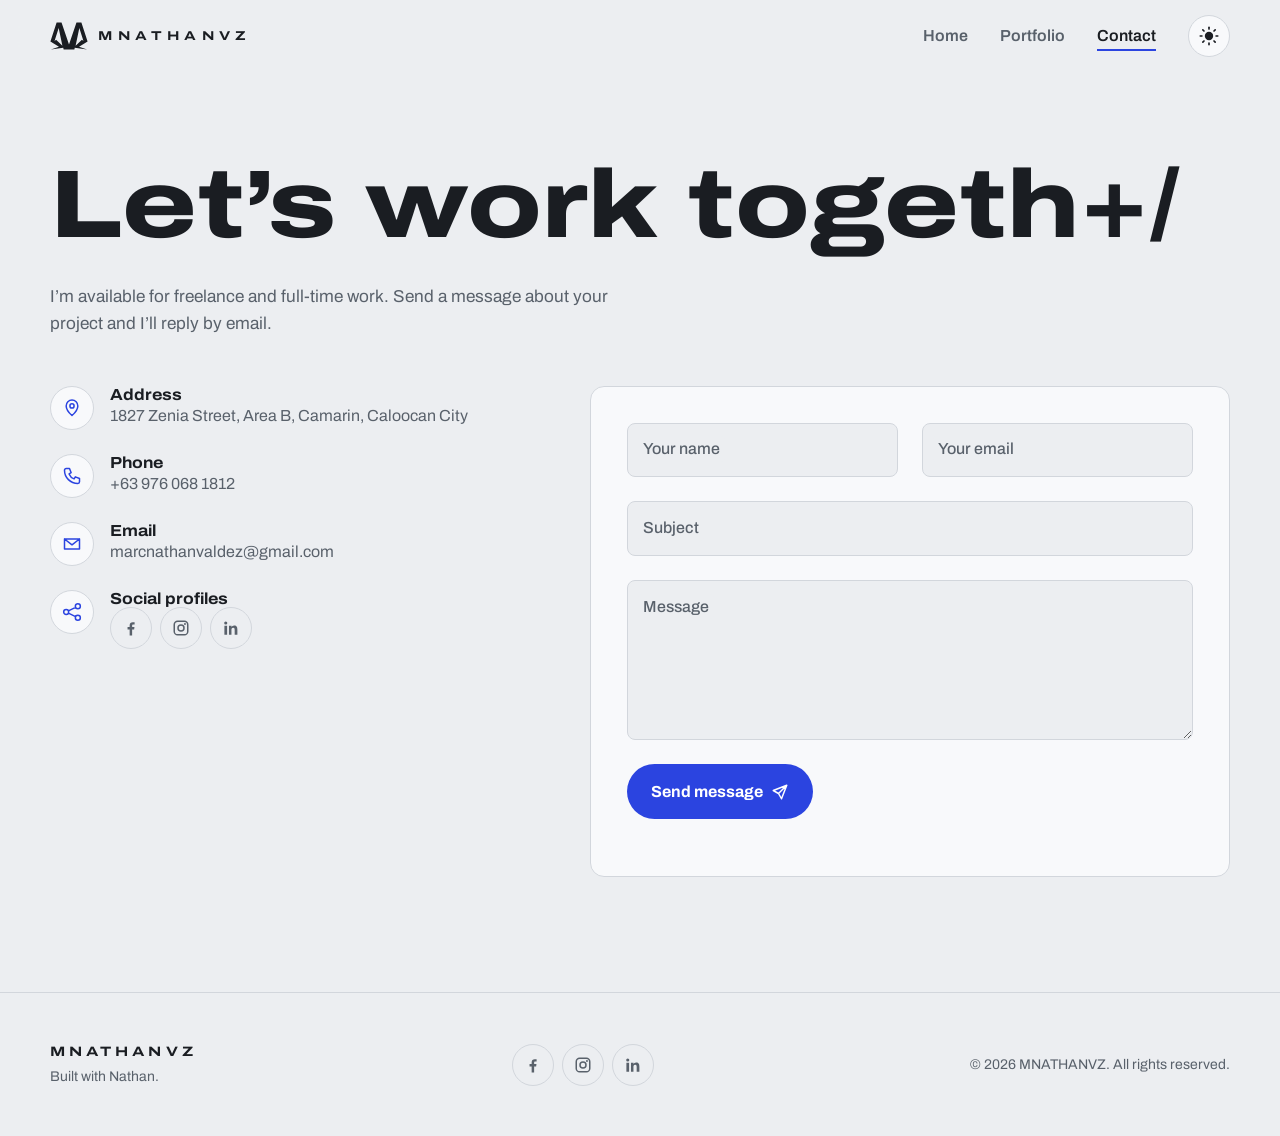
==== contact.html @ 58595f52 "Add files via upload" ====
<!DOCTYPE html>
<html lang="en">
<head>
  <meta charset="UTF-8">
  <meta name="viewport" content="width=device-width, initial-scale=1, viewport-fit=cover">
  <title>Contact — MNATHANVZ</title>
  <meta name="description" content="Get in touch with Marc Nathaniel Valdez for freelance or full-time work.">
  <link rel="icon" href="assets/images/logo/logo.svg" type="image/svg+xml">

  <!-- Fonts: Archivo (its wide style matches the logo) + JetBrains Mono (code) -->
  <link rel="preconnect" href="https://fonts.googleapis.com">
  <link rel="preconnect" href="https://fonts.gstatic.com" crossorigin>
  <link href="https://fonts.googleapis.com/css2?family=Archivo:wdth,wght@62..125,100..900&family=JetBrains+Mono:wght@400;600&display=swap" rel="stylesheet">

  <link rel="stylesheet" href="css/style.css">

  <!-- Set the saved theme before the page paints (prevents a white flash) -->
  <script>
    (function () {
      try {
        var saved = localStorage.getItem("theme");
        var dark = window.matchMedia("(prefers-color-scheme: dark)").matches;
        document.documentElement.dataset.theme = saved || (dark ? "dark" : "light");
      } catch (e) {}
    })();
  </script>
</head>
<body>

  <!-- Scroll progress bar (width set by js/animations.js) -->
  <div class="scroll-progress" aria-hidden="true"></div>

  <!-- ========== HEADER ========== -->
  <header class="site-header">
    <div class="container">
      <a class="brand" href="index.html" aria-label="MNATHANVZ home">
        <svg viewBox="8 13 184 136" aria-hidden="true"><path fill-rule="evenodd" d="M40 15.5H63.75L100 122.5L136.25 15.5H160L190 107.5L148.75 132.5L187.5 146.25L128 138L126 146.25H74L72 138L12.5 146.25L51.25 132.5L10 107.5Z M50 42.5L30 105L37.5 98.75L68 128Z M150 42.5L170 105L162.5 98.75L132 128Z"/></svg>
        <span class="brand-name">MNATHANVZ</span>
      </a>

      <nav class="nav" aria-label="Main">
        <ul>
          <li><a href="index.html">Home</a></li>
          <li><a href="portfolio.html">Portfolio</a></li>
          <li><a href="contact.html" aria-current="page">Contact</a></li>
        </ul>

        <button class="theme-toggle" type="button" aria-label="Switch to dark mode">
          <svg viewBox="0 0 24 24" aria-hidden="true">
            <mask id="moon-mask">
              <rect x="-4" y="-4" width="32" height="32" fill="white"/>
              <circle class="bite" cx="17" cy="7" r="5" fill="black"/>
            </mask>
            <circle class="sun" cx="12" cy="12" r="5" mask="url(#moon-mask)"/>
            <g class="rays">
              <line x1="12" y1="1.5" x2="12" y2="3.5"/>
              <line x1="12" y1="20.5" x2="12" y2="22.5"/>
              <line x1="1.5" y1="12" x2="3.5" y2="12"/>
              <line x1="20.5" y1="12" x2="22.5" y2="12"/>
              <line x1="4.6" y1="4.6" x2="6" y2="6"/>
              <line x1="18" y1="18" x2="19.4" y2="19.4"/>
              <line x1="4.6" y1="19.4" x2="6" y2="18"/>
              <line x1="18" y1="6" x2="19.4" y2="4.6"/>
            </g>
          </svg>
        </button>
      </nav>
    </div>
  </header>

  <main>
    <section class="page-head">
      <div class="container">
        <h1 class="load-in" style="--d:0" data-scramble>Let’s work together</h1>
        <p class="load-in" style="--d:1">I’m available for freelance and full-time work. Send a message about your project and I’ll reply by email.</p>
      </div>
    </section>

    <section class="container contact-grid">
      <ul class="contact-list reveal stagger">
        <li>
          <span class="contact-icon"><svg viewBox="0 0 24 24" aria-hidden="true"><path d="M12 21s-7-6.2-7-11.5a7 7 0 0 1 14 0C19 14.8 12 21 12 21zm0-9a2.5 2.5 0 1 0 0-5 2.5 2.5 0 0 0 0 5z"/></svg></span>
          <div><h2>Address</h2><p>1827 Zenia Street, Area B, Camarin, Caloocan City</p></div>
        </li>
        <li>
          <span class="contact-icon"><svg viewBox="0 0 24 24" aria-hidden="true"><path d="M5 3h4l2 5-2.5 1.5a11 11 0 0 0 6 6L16 13l5 2v4a2 2 0 0 1-2 2A16 16 0 0 1 3 5a2 2 0 0 1 2-2z"/></svg></span>
          <div><h2>Phone</h2><a href="tel:+639760681812">+63 976 068 1812</a></div>
        </li>
        <li>
          <span class="contact-icon"><svg viewBox="0 0 24 24" aria-hidden="true"><path d="M3 6h18v12H3zm0 0 9 7 9-7"/></svg></span>
          <div><h2>Email</h2><a href="mailto:marcnathanvaldez@gmail.com">marcnathanvaldez@gmail.com</a></div>
        </li>
        <li>
          <span class="contact-icon"><svg viewBox="0 0 24 24" aria-hidden="true"><path d="M8 12a3 3 0 1 1-6 0 3 3 0 0 1 6 0zm14-7a3 3 0 1 1-6 0 3 3 0 0 1 6 0zm0 14a3 3 0 1 1-6 0 3 3 0 0 1 6 0zM7.7 10.6l8.6-4.2m-8.6 7 8.6 4.2"/></svg></span>
          <div>
            <h2>Social profiles</h2>
            <ul class="socials">
            <li><a href="https://www.facebook.com/mnathanvz" target="_blank" rel="noopener" aria-label="Facebook"><svg viewBox="0 0 24 24" aria-hidden="true"><path d="M13.5 22v-8h2.7l.4-3.2h-3.1V8.8c0-.9.3-1.6 1.6-1.6h1.7V4.4c-.3 0-1.3-.1-2.5-.1-2.5 0-4.1 1.5-4.1 4.2v2.3H7.4V14h2.8v8z"/></svg></a></li>
            <li><a href="https://www.instagram.com/mnathanvz/" target="_blank" rel="noopener" aria-label="Instagram"><svg viewBox="0 0 24 24" aria-hidden="true"><path fill-rule="evenodd" d="M7.5 2h9A5.5 5.5 0 0 1 22 7.5v9a5.5 5.5 0 0 1-5.5 5.5h-9A5.5 5.5 0 0 1 2 16.5v-9A5.5 5.5 0 0 1 7.5 2zm0 2A3.5 3.5 0 0 0 4 7.5v9A3.5 3.5 0 0 0 7.5 20h9a3.5 3.5 0 0 0 3.5-3.5v-9A3.5 3.5 0 0 0 16.5 4zM12 7a5 5 0 1 1 0 10 5 5 0 0 1 0-10zm0 2a3 3 0 1 0 0 6 3 3 0 0 0 0-6zm5.3-3.6a1.3 1.3 0 1 1 0 2.6 1.3 1.3 0 0 1 0-2.6z"/></svg></a></li>
            <li><a href="https://www.linkedin.com/in/marc-nathaniel-valdez-0933aa271/" target="_blank" rel="noopener" aria-label="LinkedIn"><svg viewBox="0 0 24 24" aria-hidden="true"><path d="M5 3.2a2.1 2.1 0 1 1 0 4.2 2.1 2.1 0 0 1 0-4.2zM3.2 9h3.6v12H3.2zM9.3 9h3.4v1.6h.1c.5-.9 1.6-1.9 3.4-1.9 3.6 0 4.3 2.4 4.3 5.5V21h-3.6v-6c0-1.4 0-3.3-2-3.3s-2.3 1.6-2.3 3.2V21H9.3z"/></svg></a></li>
          </ul>
          </div>
        </li>
      </ul>

      <!-- Form logic is in js/contact.js -->
      <form class="contact-form reveal" id="contact-form" novalidate>
        <div class="form-row">
          <div class="field float">
            <input id="name" name="name" type="text" autocomplete="name" placeholder=" " required>
            <label for="name">Your name</label>
          </div>
          <div class="field float">
            <input id="email" name="email" type="email" autocomplete="email" placeholder=" " required>
            <label for="email">Your email</label>
          </div>
        </div>
        <div class="field float">
            <input id="subject" name="subject" type="text" placeholder=" " required>
            <label for="subject">Subject</label>
        </div>
        <div class="field float">
            <textarea id="message" name="message" placeholder=" " required></textarea>
            <label for="message">Message</label>
        </div>
        <div>
          <button class="btn btn-primary btn-send" type="submit">
            <span>Send message</span>
            <svg class="plane" viewBox="0 0 24 24" fill="none" stroke="currentColor" stroke-width="2" stroke-linecap="round" stroke-linejoin="round" aria-hidden="true"><path d="M21 3 10 14M21 3l-7 18-4-7-7-4z"/></svg>
          </button>
          <p class="form-status" id="form-status" role="status" aria-live="polite"></p>
        </div>
      </form>
    </section>
  </main>

  <!-- ========== FOOTER ========== -->
  <footer class="site-footer">
    <div class="container">
      <div class="footer-brand">
        <strong>MNATHANVZ</strong>
        <span>Built with Nathan.</span>
      </div>
      <ul class="socials">
            <li><a href="https://www.facebook.com/mnathanvz" target="_blank" rel="noopener" aria-label="Facebook"><svg viewBox="0 0 24 24" aria-hidden="true"><path d="M13.5 22v-8h2.7l.4-3.2h-3.1V8.8c0-.9.3-1.6 1.6-1.6h1.7V4.4c-.3 0-1.3-.1-2.5-.1-2.5 0-4.1 1.5-4.1 4.2v2.3H7.4V14h2.8v8z"/></svg></a></li>
            <li><a href="https://www.instagram.com/mnathanvz/" target="_blank" rel="noopener" aria-label="Instagram"><svg viewBox="0 0 24 24" aria-hidden="true"><path fill-rule="evenodd" d="M7.5 2h9A5.5 5.5 0 0 1 22 7.5v9a5.5 5.5 0 0 1-5.5 5.5h-9A5.5 5.5 0 0 1 2 16.5v-9A5.5 5.5 0 0 1 7.5 2zm0 2A3.5 3.5 0 0 0 4 7.5v9A3.5 3.5 0 0 0 7.5 20h9a3.5 3.5 0 0 0 3.5-3.5v-9A3.5 3.5 0 0 0 16.5 4zM12 7a5 5 0 1 1 0 10 5 5 0 0 1 0-10zm0 2a3 3 0 1 0 0 6 3 3 0 0 0 0-6zm5.3-3.6a1.3 1.3 0 1 1 0 2.6 1.3 1.3 0 0 1 0-2.6z"/></svg></a></li>
            <li><a href="https://www.linkedin.com/in/marc-nathaniel-valdez-0933aa271/" target="_blank" rel="noopener" aria-label="LinkedIn"><svg viewBox="0 0 24 24" aria-hidden="true"><path d="M5 3.2a2.1 2.1 0 1 1 0 4.2 2.1 2.1 0 0 1 0-4.2zM3.2 9h3.6v12H3.2zM9.3 9h3.4v1.6h.1c.5-.9 1.6-1.9 3.4-1.9 3.6 0 4.3 2.4 4.3 5.5V21h-3.6v-6c0-1.4 0-3.3-2-3.3s-2.3 1.6-2.3 3.2V21H9.3z"/></svg></a></li>
          </ul>
      <p class="copyright">&copy; <span data-year></span> MNATHANVZ. All rights reserved.</p>
    </div>
  </footer>

  <!-- Back to top (appears after scrolling) -->
  <button class="back-to-top" type="button" aria-label="Back to top">
    <svg viewBox="0 0 24 24" aria-hidden="true"><path d="M12 19V5m0 0-6 6m6-6 6 6"/></svg>
  </button>

  <script src="js/main.js"></script>
  <script src="js/animations.js"></script>
  <script src="js/file-check.js"></script>
  <script src="js/contact.js"></script>
</body>
</html>
---- css/style.css ----
/* =================================================================
   MNATHANVZ — main stylesheet
   -----------------------------------------------------------------
   1. Design tokens (colors, fonts, spacing) — edit these first
   2. Base / reset
   3. Layout helpers
   4. Header + navigation
   5. Theme toggle
   6. Buttons + links
   7. Home: hero
   8. Home: about, tools, certifications
   9. Portfolio page
   10. Lightbox
   11. Contact page
   12. Footer
   13. Animations
   14. Programming effects (code rain + code editor)
   15. Extra animations (page transitions, scroll bar, tilt, ripple…)
   ================================================================= */


/* ---------- 1. Design tokens ---------- */
:root {
  /* Light theme */
  --bg: #eceef1;
  --surface: #f8f9fb;
  --ink: #1a1d22;
  --muted: #59616b;
  --line: #d2d6dc;
  --accent: #2b44e0;
  --accent-ink: #ffffff;
  --logo: #1a1d22;
  --shadow: 0 18px 40px -24px rgba(26, 29, 34, 0.35);

  /* Type */
  --font: "Archivo", "Helvetica Neue", Arial, sans-serif;
  --font-code: "JetBrains Mono", "SFMono-Regular", Consolas, monospace;
  --step--1: 0.875rem;
  --step-0: 1rem;
  --step-1: 1.25rem;
  --step-2: 1.6rem;
  --step-3: clamp(2rem, 4vw, 2.75rem);
  --step-4: clamp(2.6rem, 7.5vw, 6rem);

  /* Spacing + shape */
  --space-s: 0.75rem;
  --space-m: 1.5rem;
  --space-l: 3rem;
  --space-xl: clamp(4rem, 9vw, 7.5rem);
  --radius: 14px;
  --radius-s: 8px;
  --max-width: 1180px;
  --header-h: 72px;

  /* Motion */
  --ease: cubic-bezier(0.65, 0, 0.35, 1);
  --ease-out: cubic-bezier(0.16, 1, 0.3, 1);

  color-scheme: light;
}

[data-theme="dark"] {
  --bg: #15181c;
  --surface: #1d2127;
  --ink: #e7eaee;
  --muted: #9aa3ad;
  --line: #2d333b;
  --accent: #8e9cff;
  --accent-ink: #15181c;
  --logo: #d4d4d4;
  --shadow: 0 18px 40px -24px rgba(0, 0, 0, 0.8);

  color-scheme: dark;
}

/* Fallback if JavaScript is off: follow the system setting */
@media (prefers-color-scheme: dark) {
  :root:not([data-theme]) {
    --bg: #15181c;
    --surface: #1d2127;
    --ink: #e7eaee;
    --muted: #9aa3ad;
    --line: #2d333b;
    --accent: #8e9cff;
    --accent-ink: #15181c;
    --logo: #d4d4d4;
    color-scheme: dark;
  }
}


/* ---------- 2. Base / reset ---------- */
*,
*::before,
*::after {
  box-sizing: border-box;
}

:root {
  padding-top: env(safe-area-inset-top, 0px);
  padding-bottom: env(safe-area-inset-bottom, 0px);
}

html {
  scroll-behavior: smooth;
  scroll-padding-top: calc(var(--header-h) + env(safe-area-inset-top, 0px));
}

body {
  margin: 0;
  font-family: var(--font);
  font-size: var(--step-0);
  line-height: 1.6;
  color: var(--ink);
  background: var(--bg);
  -webkit-font-smoothing: antialiased;
  transition: background-color 0.4s var(--ease), color 0.4s var(--ease);
}

img,
video {
  display: block;
  max-width: 100%;
}

h1,
h2,
h3 {
  margin: 0;
  line-height: 1.1;
  font-weight: 800;
  font-stretch: 125%;
}

p {
  margin: 0;
}

a {
  color: inherit;
}

:focus-visible {
  outline: 2px solid var(--accent);
  outline-offset: 3px;
  border-radius: 4px;
}

.visually-hidden {
  position: absolute;
  width: 1px;
  height: 1px;
  overflow: hidden;
  clip: rect(0 0 0 0);
  white-space: nowrap;
}


/* ---------- 3. Layout helpers ---------- */
.container {
  width: min(100% - 2.5rem, var(--max-width));
  margin-inline: auto;
}

.section {
  padding-block: var(--space-xl);
}

.section-head {
  display: grid;
  gap: var(--space-s);
  margin-bottom: var(--space-l);
  max-width: 60ch;
}

.section-head h2 {
  font-size: var(--step-3);
}

.section-head p {
  color: var(--muted);
}


/* ---------- 4. Header + navigation ---------- */
.site-header {
  position: sticky;
  top: env(safe-area-inset-top, 0px);
  z-index: 50;
  background: color-mix(in srgb, var(--bg) 82%, transparent);
  backdrop-filter: blur(14px);
  -webkit-backdrop-filter: blur(14px);
  border-bottom: 1px solid transparent;
  transition: border-color 0.3s, background-color 0.4s var(--ease);
}

/* Fills the phone notch area above the sticky header */
body::before {
  content: "";
  position: fixed;
  inset: 0 0 auto;
  height: env(safe-area-inset-top, 0px);
  z-index: 60;
  background: var(--bg);
}

.site-header.is-scrolled {
  border-bottom-color: var(--line);
}

.site-header .container {
  display: flex;
  align-items: center;
  justify-content: space-between;
  gap: var(--space-m);
  height: var(--header-h);
}

.brand {
  display: flex;
  align-items: center;
  gap: 0.65rem;
  text-decoration: none;
}

.brand svg {
  width: 38px;
  height: auto;
  fill: var(--logo);
  transition: transform 0.5s var(--ease-out), fill 0.4s;
}

.brand:hover svg {
  transform: rotate(-8deg) scale(1.08);
}

.brand-name {
  font-weight: 700;
  font-stretch: 125%;
  font-size: 0.8rem;
  letter-spacing: 0.42em;
}

.nav {
  display: flex;
  align-items: center;
  gap: clamp(0.75rem, 3vw, 2rem);
}

.nav ul {
  display: flex;
  gap: clamp(0.9rem, 3vw, 2rem);
  margin: 0;
  padding: 0;
  list-style: none;
}

.nav a {
  position: relative;
  padding-block: 0.4rem;
  font-weight: 600;
  text-decoration: none;
  color: var(--muted);
  transition: color 0.2s;
}

/* Sliding underline */
.nav a::after {
  content: "";
  position: absolute;
  left: 0;
  right: 0;
  bottom: 0;
  height: 2px;
  background: var(--accent);
  transform: scaleX(0);
  transform-origin: right;
  transition: transform 0.35s var(--ease);
}

.nav a:hover,
.nav a[aria-current="page"] {
  color: var(--ink);
}

.nav a:hover::after,
.nav a[aria-current="page"]::after {
  transform: scaleX(1);
  transform-origin: left;
}

@media (max-width: 560px) {
  .brand-name {
    display: none;
  }
}


/* ---------- 5. Theme toggle ---------- */
.theme-toggle {
  display: grid;
  place-items: center;
  width: 42px;
  height: 42px;
  padding: 0;
  border: 1px solid var(--line);
  border-radius: 50%;
  background: var(--surface);
  color: var(--ink);
  cursor: pointer;
  transition: border-color 0.2s, background-color 0.4s;
}

.theme-toggle:hover {
  border-color: var(--accent);
}

.theme-toggle svg {
  width: 20px;
  height: 20px;
  overflow: visible;
}

/* Sun body. In dark mode it grows and a "bite" slides in to make a moon */
.theme-toggle .sun {
  fill: currentColor;
  transform-origin: center;
  transition: transform 0.6s var(--ease-out);
}

.theme-toggle .bite {
  transition: transform 0.6s var(--ease-out);
  transform: translate(10px, -10px);
}

.theme-toggle .rays {
  stroke: currentColor;
  stroke-width: 2;
  stroke-linecap: round;
  transform-origin: center;
  transition: transform 0.6s var(--ease-out), opacity 0.3s;
}

[data-theme="dark"] .theme-toggle .sun {
  transform: scale(1.75);
}

[data-theme="dark"] .theme-toggle .bite {
  transform: translate(0, 0);
}

[data-theme="dark"] .theme-toggle .rays {
  transform: rotate(-90deg) scale(0.4);
  opacity: 0;
}

/* Circular reveal when switching themes (browsers with View Transitions) */
::view-transition-old(root),
::view-transition-new(root) {
  animation: none;
  mix-blend-mode: normal;
}


/* ---------- 6. Buttons + links ---------- */
.btn {
  position: relative;
  overflow: hidden;
  display: inline-flex;
  align-items: center;
  gap: 0.55rem;
  padding: 0.85rem 1.4rem;
  border: 1px solid transparent;
  border-radius: 999px;
  font: inherit;
  font-weight: 700;
  text-decoration: none;
  cursor: pointer;
  transition: transform 0.25s var(--ease-out), background-color 0.2s, border-color 0.2s, color 0.2s;
}

.btn svg {
  width: 18px;
  height: 18px;
}

.btn:active {
  transform: scale(0.97);
}

.btn-primary {
  background: var(--accent);
  color: var(--accent-ink);
}

.btn-primary:hover {
  transform: translateY(-2px);
}

.btn-ghost {
  border-color: var(--line);
  color: var(--ink);
}

.btn-ghost:hover {
  border-color: var(--ink);
}

.socials {
  display: flex;
  gap: 0.5rem;
  margin: 0;
  padding: 0;
  list-style: none;
}

.socials a {
  display: grid;
  place-items: center;
  width: 42px;
  height: 42px;
  border: 1px solid var(--line);
  border-radius: 50%;
  color: var(--muted);
  transition: color 0.2s, border-color 0.2s, transform 0.3s var(--ease-out);
}

.socials a:hover {
  color: var(--accent);
  border-color: var(--accent);
  transform: translateY(-3px);
}

.socials svg {
  width: 18px;
  height: 18px;
  fill: currentColor;
}


/* ---------- 7. Home: hero ---------- */
.hero {
  position: relative;
  padding-block: clamp(3rem, 8vw, 6rem) var(--space-xl);
  overflow: hidden;
}

.hero .container {
  position: relative;
  z-index: 1;
  display: grid;
  grid-template-columns: 1.35fr 1fr;
  align-items: center;
  gap: var(--space-l);
}

.hero-text {
  display: grid;
  gap: var(--space-m);
}

.hero-greeting {
  font-family: var(--font-code);
  font-size: var(--step-0);
  color: var(--muted);
}

.code-comment {
  color: var(--accent);
}

.hero-name {
  font-size: var(--step-4);
  font-weight: 850;
  letter-spacing: -0.01em;
  line-height: 0.98;
}

.hero-role {
  font-size: var(--step-2);
  font-weight: 500;
  font-stretch: 110%;
  min-height: 1.4em;
}

.typed {
  color: var(--accent);
  font-weight: 700;
}

/* Blinking caret after the typed word */
.typed::after {
  content: "";
  display: inline-block;
  width: 3px;
  height: 0.95em;
  margin-left: 4px;
  vertical-align: -0.1em;
  background: currentColor;
  animation: blink 1s steps(1) infinite;
}

.hero-summary {
  max-width: 54ch;
  color: var(--muted);
  font-size: 1.075rem;
}

.hero-actions {
  display: flex;
  flex-wrap: wrap;
  align-items: center;
  gap: var(--space-s);
}

.hero-actions .socials {
  margin-left: 0.5rem;
}

.hero-mark {
  justify-self: center;
  width: min(100%, 420px);
}

.hero-mark svg {
  width: 100%;
  height: auto;
  overflow: visible;
}

.hero-mark .mark-path {
  fill: var(--logo);
  stroke: var(--logo);
  stroke-width: 0.8;
  stroke-linejoin: round;
}

.hero-mark .wordmark {
  fill: var(--logo);
  font-family: var(--font);
  font-size: 15px;
  font-weight: 700;
  font-stretch: 125%;
  letter-spacing: 0.62em;
}

@media (max-width: 860px) {
  .hero .container {
    grid-template-columns: 1fr;
  }

  .hero-mark {
    order: -1;
    width: min(60%, 260px);
    justify-self: start;
  }
}


/* ---------- 8. Home: about, tools, certifications ---------- */
.about {
  border-top: 1px solid var(--line);
}

.about-grid {
  display: grid;
  grid-template-columns: minmax(220px, 340px) 1fr;
  gap: var(--space-l);
  align-items: start;
}

.profile-photo {
  position: relative;
  margin: 0;
  border-radius: var(--radius);
  overflow: hidden;
  background: var(--surface);
  aspect-ratio: 4 / 5;
  box-shadow: var(--shadow);
}

.profile-photo img {
  width: 100%;
  height: 100%;
  object-fit: cover;
}

.about-body {
  display: grid;
  gap: var(--space-m);
}

.about-body h2 {
  font-size: var(--step-3);
}

.about-body > p {
  color: var(--muted);
  max-width: 62ch;
}

.details {
  display: grid;
  grid-template-columns: repeat(2, minmax(0, 1fr));
  gap: 0;
  margin: 0;
  border-top: 1px solid var(--line);
}

.details div {
  display: grid;
  gap: 0.1rem;
  padding: 0.9rem 0;
  border-bottom: 1px solid var(--line);
}

.details dt {
  font-size: var(--step--1);
  color: var(--muted);
}

.details dd {
  margin: 0;
  font-weight: 600;
  overflow-wrap: anywhere;
}

.details dd a {
  text-decoration: none;
}

.details dd a:hover {
  color: var(--accent);
}

.status-available {
  display: inline-flex;
  align-items: center;
  gap: 0.45rem;
}

.status-available::before {
  content: "";
  width: 8px;
  height: 8px;
  border-radius: 50%;
  background: #22a35a;
  box-shadow: 0 0 0 0 rgba(34, 163, 90, 0.6);
  animation: pulse 2s infinite;
}

@media (max-width: 760px) {
  .about-grid {
    grid-template-columns: 1fr;
  }

  .profile-photo {
    max-width: 300px;
  }
}

@media (max-width: 460px) {
  .details {
    grid-template-columns: 1fr;
  }
}

/* Tools */
.tools {
  display: flex;
  flex-wrap: wrap;
  gap: 0.6rem;
  margin: 0;
  padding: 0;
  list-style: none;
}

.tools li {
  padding: 0.55rem 1rem;
  border: 1px solid var(--line);
  border-radius: 999px;
  background: var(--surface);
  font-weight: 600;
  transition: opacity 0.5s var(--ease-out), transform 0.5s var(--ease-out), border-color 0.2s, color 0.2s;
  transition-delay: calc(var(--i, 0) * 55ms);
}

.tools li:hover {
  border-color: var(--accent);
  color: var(--accent);
}

/* Certifications */
.certs {
  margin: 0;
  padding: 0;
  list-style: none;
  border-top: 1px solid var(--line);
}

.certs a {
  display: flex;
  align-items: center;
  justify-content: space-between;
  gap: var(--space-m);
  padding: 1.1rem 0.25rem;
  border-bottom: 1px solid var(--line);
  text-decoration: none;
  font-weight: 600;
  font-size: 1.05rem;
  transition: padding 0.35s var(--ease-out), color 0.2s;
}

.certs a span {
  flex-shrink: 0;
  font-size: var(--step--1);
  font-weight: 500;
  color: var(--muted);
}

.certs a:hover {
  padding-left: 1rem;
  color: var(--accent);
}


/* ---------- 9. Portfolio page ---------- */
.page-head {
  padding-block: clamp(3rem, 7vw, 5rem) var(--space-l);
}

.page-head h1 {
  font-size: var(--step-4);
}

.page-head p {
  margin-top: var(--space-m);
  max-width: 56ch;
  color: var(--muted);
  font-size: 1.075rem;
}

.filters {
  display: flex;
  flex-wrap: wrap;
  gap: 0.5rem;
  margin-bottom: var(--space-l);
}

.filter-btn {
  position: relative;
  overflow: hidden;
  display: inline-flex;
  align-items: center;
  gap: 0.5rem;
  padding: 0.55rem 1rem;
  border: 1px solid var(--line);
  border-radius: 999px;
  background: transparent;
  color: var(--ink);
  font: inherit;
  font-weight: 600;
  cursor: pointer;
  transition: background-color 0.25s, color 0.25s, border-color 0.25s;
}

.filter-btn .count {
  font-size: 0.75rem;
  color: var(--muted);
  transition: color 0.25s;
}

.filter-btn:hover {
  border-color: var(--ink);
}

.filter-btn[aria-pressed="true"] {
  background: var(--ink);
  border-color: var(--ink);
  color: var(--bg);
}

.filter-btn[aria-pressed="true"] .count {
  color: var(--bg);
}

.work-grid {
  display: grid;
  grid-template-columns: repeat(auto-fill, minmax(250px, 1fr));
  gap: var(--space-m);
  margin: 0;
  padding: 0 0 var(--space-xl);
  list-style: none;
}

.work-item {
  animation: item-in 0.5s var(--ease-out) both;
  animation-delay: calc(var(--i, 0) * 40ms);
}

.work-card {
  display: grid;
  gap: 0.8rem;
  width: 100%;
  padding: 0;
  border: 0;
  background: none;
  color: inherit;
  font: inherit;
  text-align: left;
  cursor: pointer;
}

.work-thumb {
  position: relative;
  aspect-ratio: 4 / 5;
  border-radius: var(--radius);
  overflow: hidden;
  background: var(--surface);
  border: 1px solid var(--line);
}

.work-thumb img,
.work-thumb video {
  width: 100%;
  height: 100%;
  object-fit: cover;
  transition: transform 0.7s var(--ease-out);
}

.work-card:hover .work-thumb img,
.work-card:hover .work-thumb video {
  transform: scale(1.05);
}

.work-badge {
  position: absolute;
  left: 0.75rem;
  bottom: 0.75rem;
  display: inline-flex;
  align-items: center;
  gap: 0.35rem;
  padding: 0.35rem 0.7rem;
  border-radius: 999px;
  background: rgba(15, 17, 20, 0.72);
  color: #fff;
  font-size: 0.78rem;
  font-weight: 600;
  backdrop-filter: blur(6px);
}

.work-badge svg {
  width: 12px;
  height: 12px;
  fill: currentColor;
}

.work-title,
.work-tools {
  display: block;
}

.work-title {
  font-weight: 700;
  line-height: 1.3;
}

.work-tools {
  margin-top: 0.15rem;
  font-size: var(--step--1);
  color: var(--muted);
}

.empty-state {
  padding: var(--space-l) 0;
  color: var(--muted);
}


/* ---------- 10. Lightbox ---------- */
.lightbox {
  width: min(100% - 2rem, 980px);
  max-height: calc(100% - 2rem);
  padding: 0;
  border: 0;
  border-radius: var(--radius);
  background: var(--surface);
  color: var(--ink);
  box-shadow: 0 40px 80px -30px rgba(0, 0, 0, 0.6);
}

.lightbox::backdrop {
  background: rgba(10, 12, 15, 0.75);
  backdrop-filter: blur(4px);
}

.lightbox[open] {
  animation: lightbox-in 0.45s var(--ease-out);
}

.lightbox[open]::backdrop {
  animation: fade-in 0.3s ease;
}

.lightbox-media {
  display: grid;
  place-items: center;
  background: #0d0f12;
}

.lightbox-media img,
.lightbox-media video {
  max-height: 72vh;
  width: auto;
}

.lightbox-info {
  display: flex;
  flex-wrap: wrap;
  align-items: center;
  justify-content: space-between;
  gap: var(--space-s);
  padding: 1.1rem 1.4rem;
}

.lightbox-info h2 {
  font-size: 1.15rem;
  font-stretch: 110%;
}

.lightbox-info p {
  font-size: var(--step--1);
  color: var(--muted);
}

.lightbox-actions {
  display: flex;
  gap: 0.5rem;
}

.lightbox-close {
  position: absolute;
  z-index: 2;
  top: 0.75rem;
  right: 0.75rem;
  display: grid;
  place-items: center;
  width: 40px;
  height: 40px;
  border: 0;
  border-radius: 50%;
  background: rgba(15, 17, 20, 0.7);
  color: #fff;
  cursor: pointer;
  transition: transform 0.3s var(--ease-out);
}

.lightbox-close:hover {
  transform: rotate(90deg);
}

.lightbox-close svg {
  width: 18px;
  height: 18px;
  stroke: currentColor;
  stroke-width: 2.2;
  stroke-linecap: round;
}


/* ---------- 11. Contact page ---------- */
.contact-grid {
  display: grid;
  grid-template-columns: 1fr 1.3fr;
  gap: var(--space-l);
  padding-bottom: var(--space-xl);
}

.contact-list {
  display: grid;
  align-content: start;
  gap: var(--space-m);
  margin: 0;
  padding: 0;
  list-style: none;
}

.contact-list > li {
  display: grid;
  grid-template-columns: 44px 1fr;
  gap: 1rem;
  align-items: start;
}

.contact-icon {
  display: grid;
  place-items: center;
  width: 44px;
  height: 44px;
  border-radius: 50%;
  background: var(--surface);
  border: 1px solid var(--line);
  color: var(--accent);
}

.contact-icon svg {
  width: 20px;
  height: 20px;
  fill: none;
  stroke: currentColor;
  stroke-width: 1.8;
  stroke-linecap: round;
  stroke-linejoin: round;
}

.contact-list h2 {
  font-size: 1rem;
  font-stretch: 110%;
  font-weight: 700;
}

.contact-list p,
.contact-list a {
  color: var(--muted);
  text-decoration: none;
  overflow-wrap: anywhere;
}

.contact-list a:hover {
  color: var(--accent);
}

.contact-form {
  display: grid;
  gap: var(--space-m);
  padding: clamp(1.25rem, 4vw, 2.25rem);
  border: 1px solid var(--line);
  border-radius: var(--radius);
  background: var(--surface);
}

.form-row {
  display: grid;
  grid-template-columns: 1fr 1fr;
  gap: var(--space-m);
}

.field {
  display: grid;
  gap: 0.4rem;
}

.field label {
  font-size: var(--step--1);
  font-weight: 600;
}

.field input,
.field textarea {
  width: 100%;
  padding: 0.85rem 1rem;
  border: 1px solid var(--line);
  border-radius: var(--radius-s);
  background: var(--bg);
  color: var(--ink);
  font: inherit;
  transition: border-color 0.2s, box-shadow 0.2s;
}

.field textarea {
  min-height: 160px;
  resize: vertical;
}

.field input:focus,
.field textarea:focus {
  outline: none;
  border-color: var(--accent);
  box-shadow: 0 0 0 3px color-mix(in srgb, var(--accent) 25%, transparent);
}

.form-status {
  min-height: 1.5em;
  font-size: var(--step--1);
  color: var(--muted);
}

.form-status.is-error {
  color: #d23b3b;
}

@media (max-width: 820px) {
  .contact-grid {
    grid-template-columns: 1fr;
  }
}

@media (max-width: 520px) {
  .form-row {
    grid-template-columns: 1fr;
  }
}


/* ---------- 12. Footer ---------- */
.site-footer {
  padding-block: var(--space-l);
  border-top: 1px solid var(--line);
}

.site-footer .container {
  display: flex;
  flex-wrap: wrap;
  align-items: center;
  justify-content: space-between;
  gap: var(--space-m);
}

.footer-brand {
  display: grid;
  gap: 0.2rem;
}

.footer-brand strong {
  font-stretch: 125%;
  letter-spacing: 0.3em;
  font-size: 0.85rem;
}

.footer-brand span,
.copyright {
  font-size: var(--step--1);
  color: var(--muted);
}


/* ---------- 13. Animations ---------- */

/* Hero: logo draws itself, then fills in */
.mark-path {
  stroke-dasharray: 1;
  stroke-dashoffset: 1;
  fill-opacity: 0;
  animation:
    draw 1.6s var(--ease) 0.2s forwards,
    fill-in 0.7s ease 1.5s forwards;
}

.wordmark {
  opacity: 0;
  animation: wordmark-in 1s var(--ease-out) 1.7s forwards;
}

/* Hero text: staggered rise on load */
.load-in {
  opacity: 0;
  transform: translateY(24px);
  animation: rise 0.9s var(--ease-out) forwards;
  animation-delay: calc(var(--d, 0) * 110ms + 150ms);
}

/* Sections: revealed once when they scroll into view (see main.js) */
.reveal {
  opacity: 0;
  transform: translateY(28px);
  transition: opacity 0.8s var(--ease-out), transform 0.8s var(--ease-out);
}

.reveal.is-visible {
  opacity: 1;
  transform: none;
}

@keyframes draw {
  to { stroke-dashoffset: 0; }
}

@keyframes fill-in {
  to { fill-opacity: 1; }
}

@keyframes wordmark-in {
  from { opacity: 0; letter-spacing: 1.1em; }
  to { opacity: 1; letter-spacing: 0.62em; }
}

@keyframes rise {
  to { opacity: 1; transform: none; }
}

@keyframes item-in {
  from { opacity: 0; transform: translateY(16px) scale(0.97); }
  to { opacity: 1; transform: none; }
}

@keyframes lightbox-in {
  from { opacity: 0; transform: translateY(20px) scale(0.96); }
  to { opacity: 1; transform: none; }
}

@keyframes fade-in {
  from { opacity: 0; }
}

@keyframes blink {
  50% { opacity: 0; }
}

@keyframes pulse {
  70% { box-shadow: 0 0 0 8px rgba(34, 163, 90, 0); }
  100% { box-shadow: 0 0 0 0 rgba(34, 163, 90, 0); }
}

/* Respect people who turn animations off in their OS settings */
@media (prefers-reduced-motion: reduce) {
  *,
  *::before,
  *::after {
    animation-duration: 0.01ms !important;
    animation-delay: 0ms !important;
    animation-iteration-count: 1 !important;
    transition-duration: 0.01ms !important;
    scroll-behavior: auto !important;
  }

  .reveal {
    opacity: 1;
    transform: none;
  }
}

/* ---------- 14. Programming effects ---------- */

/* Code symbols floating up behind the hero */
.code-rain {
  position: absolute;
  inset: 0;
  overflow: hidden;
  pointer-events: none;
  -webkit-mask-image: linear-gradient(to bottom, transparent, #000 20%, #000 75%, transparent);
  mask-image: linear-gradient(to bottom, transparent, #000 20%, #000 75%, transparent);
}

.code-rain span {
  position: absolute;
  bottom: -2rem;
  font-family: var(--font-code);
  color: var(--accent);
  opacity: 0;
  white-space: nowrap;
  animation: float-up linear infinite;
}

@keyframes float-up {
  0% { transform: translateY(0); opacity: 0; }
  15% { opacity: 0.16; }
  85% { opacity: 0.16; }
  100% { transform: translateY(-110vh); opacity: 0; }
}

/* Tools section: chips on the left, code editor on the right */
.tools-grid {
  display: grid;
  grid-template-columns: 1fr minmax(0, 1fr);
  gap: var(--space-l);
  align-items: start;
}

@media (max-width: 900px) {
  .tools-grid {
    grid-template-columns: 1fr;
  }
}

/* The code editor always uses a dark theme, like a real editor */
.code-window {
  border-radius: var(--radius);
  background: #1b1f27;
  color: #d7dae0;
  box-shadow: var(--shadow);
  overflow: hidden;
  border: 1px solid #2c323c;
}

.code-window-bar {
  display: flex;
  align-items: center;
  gap: 0.45rem;
  padding: 0.8rem 1rem;
  background: #232832;
  border-bottom: 1px solid #2c323c;
}

.code-window-bar .dot {
  width: 11px;
  height: 11px;
  border-radius: 50%;
  background: #ff5f57;
}

.code-window-bar .dot:nth-child(2) { background: #febc2e; }
.code-window-bar .dot:nth-child(3) { background: #28c840; }

.code-file {
  margin-left: 0.6rem;
  font-family: var(--font-code);
  font-size: 0.8rem;
  color: #8b93a1;
}

.code-body {
  margin: 0;
  padding: 1.25rem 1.4rem;
  min-height: 23rem;
  overflow-x: auto;
  font-family: var(--font-code);
  font-size: 0.875rem;
  line-height: 1.75;
}

.tok-keyword { color: #c792ea; }
.tok-string  { color: #e6b673; }
.tok-prop    { color: #82aaff; }
.tok-fn      { color: #7fd1c7; }
.tok-bool    { color: #f78c6c; }
.tok-punct   { color: #8b93a1; }
.tok-comment { color: #6b7280; font-style: italic; }

.code-cursor {
  display: inline-block;
  width: 8px;
  height: 1.1em;
  vertical-align: -0.2em;
  background: #82aaff;
  animation: blink 1s steps(1) infinite;
}

/* Keep back-to-back sections from doubling their spacing */
.section + .section:not(.about) {
  padding-top: 0;
}


/* ---------- 15. Extra animations ---------- */

/* Page enter + leave (leave is triggered in js/animations.js) */
main {
  animation: page-in 0.6s var(--ease-out) both;
}

body.is-leaving main,
body.is-leaving .site-footer {
  opacity: 0;
  transform: translateY(-12px);
  transition: opacity 0.28s ease, transform 0.28s ease;
}

@keyframes page-in {
  from { opacity: 0; transform: translateY(12px); }
}

/* Scroll progress bar */
.scroll-progress {
  position: fixed;
  top: env(safe-area-inset-top, 0px);
  left: 0;
  right: 0;
  z-index: 70;
  height: 3px;
  background: var(--accent);
  transform: scaleX(0);
  transform-origin: left;
  pointer-events: none;
}

/* Back to top */
.back-to-top {
  position: fixed;
  right: 1.25rem;
  bottom: calc(1.25rem + env(safe-area-inset-bottom, 0px));
  z-index: 40;
  display: grid;
  place-items: center;
  width: 48px;
  height: 48px;
  border: 0;
  border-radius: 50%;
  background: var(--ink);
  color: var(--bg);
  cursor: pointer;
  box-shadow: var(--shadow);
  opacity: 0;
  transform: translateY(20px) scale(0.8);
  pointer-events: none;
  transition: opacity 0.35s, transform 0.45s var(--ease-out);
}

.back-to-top.is-visible {
  opacity: 1;
  transform: none;
  pointer-events: auto;
}

.back-to-top:hover svg {
  animation: nudge-up 0.6s var(--ease-out);
}

.back-to-top svg {
  width: 20px;
  height: 20px;
  fill: none;
  stroke: currentColor;
  stroke-width: 2.2;
  stroke-linecap: round;
  stroke-linejoin: round;
}

@keyframes nudge-up {
  40% { transform: translateY(-4px); }
}

/* Ripple on button press */
.ripple {
  position: absolute;
  border-radius: 50%;
  background: currentColor;
  opacity: 0.25;
  transform: scale(0);
  pointer-events: none;
  animation: ripple 0.6s ease-out forwards;
}

@keyframes ripple {
  to { transform: scale(1); opacity: 0; }
}

/* Staggered lists: children appear one after another */
.stagger > * {
  opacity: 0;
  transform: translateY(14px);
  transition: opacity 0.5s var(--ease-out), transform 0.5s var(--ease-out);
  transition-delay: calc(var(--i, 0) * 55ms);
}

.reveal.is-visible .stagger > *,
.stagger.reveal.is-visible > *,
.stagger.is-visible > * {
  opacity: 1;
  transform: none;
}

/* After they appear, hover effects should react instantly */
.stagger.is-visible > *:hover,
.reveal.is-visible .stagger > *:hover {
  transition-delay: 0s;
}

.reveal.is-visible .tools li:hover {
  transform: translateY(-3px);
}

/* Accent bar under section headings grows in */
.section-head h2::after,
.about-body h2::after {
  content: "";
  display: block;
  width: 56px;
  height: 4px;
  margin-top: 0.9rem;
  border-radius: 2px;
  background: var(--accent);
  transform: scaleX(0);
  transform-origin: left;
  transition: transform 0.8s var(--ease-out) 0.25s;
}

.reveal.is-visible h2::after {
  transform: scaleX(1);
}

/* Hero logo floats gently after it has drawn itself */
.hero-mark svg {
  animation: float 6s ease-in-out 2.6s infinite;
}

@keyframes float {
  50% { transform: translateY(-12px); }
}

/* 3D tilt (profile photo + portfolio cards) */
[data-tilt] {
  transform: perspective(900px) rotateX(var(--tilt-x, 0deg)) rotateY(var(--tilt-y, 0deg));
  transition: transform 0.5s var(--ease-out);
  will-change: transform;
}

[data-tilt].is-tilting {
  transition: transform 0.1s linear;
}

/* Light shine that follows the cursor */
[data-tilt]::after {
  content: "";
  position: absolute;
  inset: 0;
  border-radius: inherit;
  background: radial-gradient(circle at var(--shine-x, 50%) var(--shine-y, 50%), rgba(255, 255, 255, 0.28), transparent 55%);
  opacity: 0;
  pointer-events: none;
  transition: opacity 0.3s;
}

[data-tilt].is-tilting::after {
  opacity: 1;
}

/* An element that both reveals and tilts (the profile photo) */
.reveal.is-visible[data-tilt] {
  transform: perspective(900px) rotateX(var(--tilt-x, 0deg)) rotateY(var(--tilt-y, 0deg));
  transition: opacity 0.8s var(--ease-out), transform 0.5s var(--ease-out);
}

.reveal.is-visible[data-tilt].is-tilting {
  transition: opacity 0.8s var(--ease-out), transform 0.1s linear;
}

/* Portfolio: filter buttons pop in */
.filter-btn {
  animation: pop-in 0.45s var(--ease-out) both;
  animation-delay: calc(var(--i, 0) * 50ms + 300ms);
}

@keyframes pop-in {
  from { opacity: 0; transform: scale(0.85); }
}

/* Portfolio: old cards shrink away before the new filter shows */
.work-grid.is-leaving .work-item {
  opacity: 0;
  transform: scale(0.94);
  transition: opacity 0.22s ease, transform 0.22s ease;
}

/* Portfolio: "View" label slides up on hover */
.work-view {
  position: absolute;
  top: 0.75rem;
  right: 0.75rem;
  padding: 0.35rem 0.8rem;
  border-radius: 999px;
  background: var(--accent);
  color: var(--accent-ink);
  font-size: 0.78rem;
  font-weight: 700;
  opacity: 0;
  transform: translateY(-8px);
  transition: opacity 0.25s, transform 0.35s var(--ease-out);
}

.work-card:hover .work-view,
.work-card:focus-visible .work-view {
  opacity: 1;
  transform: none;
}

/* Lightbox: previous / next */
.lightbox-stage {
  position: relative;
}

.lightbox-media {
  min-height: 40vh;
  overflow: hidden;
}

.lightbox-nav {
  position: absolute;
  top: 50%;
  margin-top: -22px;
  display: grid;
  place-items: center;
  width: 44px;
  height: 44px;
  border: 0;
  border-radius: 50%;
  background: rgba(15, 17, 20, 0.7);
  color: #fff;
  cursor: pointer;
  transition: transform 0.25s var(--ease-out), background-color 0.2s;
}

.lightbox-nav.prev { left: 0.75rem; }
.lightbox-nav.next { right: 0.75rem; }

.lightbox-nav:hover {
  background: var(--accent);
  color: var(--accent-ink);
}

.lightbox-nav.prev:hover { transform: translateX(-3px); }
.lightbox-nav.next:hover { transform: translateX(3px); }

.lightbox-nav svg {
  width: 20px;
  height: 20px;
  fill: none;
  stroke: currentColor;
  stroke-width: 2.4;
  stroke-linecap: round;
  stroke-linejoin: round;
}

.lightbox-counter {
  display: block;
  margin-top: 0.2rem;
  font-family: var(--font-code);
  font-size: 0.75rem;
  color: var(--muted);
}

.lightbox-media.slide-next > * { animation: slide-from-right 0.4s var(--ease-out); }
.lightbox-media.slide-prev > * { animation: slide-from-left 0.4s var(--ease-out); }

@keyframes slide-from-right {
  from { opacity: 0; transform: translateX(40px); }
}

@keyframes slide-from-left {
  from { opacity: 0; transform: translateX(-40px); }
}

/* Contact: floating labels */
.field.float {
  position: relative;
}

.field.float label {
  position: absolute;
  top: 0.85rem;
  left: 0.7rem;
  padding: 0 0.3rem;
  background: var(--bg);
  border-radius: 4px;
  color: var(--muted);
  font-size: 1rem;
  font-weight: 500;
  line-height: 1.6;
  pointer-events: none;
  transform-origin: left center;
  transition: transform 0.25s var(--ease-out), color 0.2s;
}

.field.float input:focus + label,
.field.float textarea:focus + label,
.field.float input:not(:placeholder-shown) + label,
.field.float textarea:not(:placeholder-shown) + label {
  transform: translateY(-1.55rem) scale(0.8);
}

.field.float input:focus + label,
.field.float textarea:focus + label {
  color: var(--accent);
}

/* Contact: shake on a missing field */
.field.shake {
  animation: shake 0.45s ease;
}

@keyframes shake {
  20%, 60% { transform: translateX(-6px); }
  40%, 80% { transform: translateX(6px); }
}

/* Contact: icons wiggle on hover */
.contact-list > li:hover .contact-icon {
  animation: wiggle 0.5s ease;
  border-color: var(--accent);
}

@keyframes wiggle {
  25% { transform: rotate(-12deg) scale(1.08); }
  75% { transform: rotate(10deg) scale(1.08); }
}

/* Contact: paper plane flies away when sending */
.btn-send .plane {
  transition: transform 0.3s var(--ease-out);
}

.btn-send:hover .plane {
  transform: translate(2px, -2px);
}

.btn-send.is-sent .plane {
  animation: fly 1.2s var(--ease-out);
}

@keyframes fly {
  45% { transform: translate(60px, -40px) rotate(15deg); opacity: 0; }
  46% { transform: translate(-40px, 20px); opacity: 0; }
  100% { transform: none; opacity: 1; }
}

/* Text scramble: each word keeps its final width */
.scramble-word {
  display: inline-block;
  white-space: nowrap;
}

/* Profile photo deleted: About text takes the full width */
.about-grid:not(:has(.profile-photo)) {
  grid-template-columns: 1fr;
}
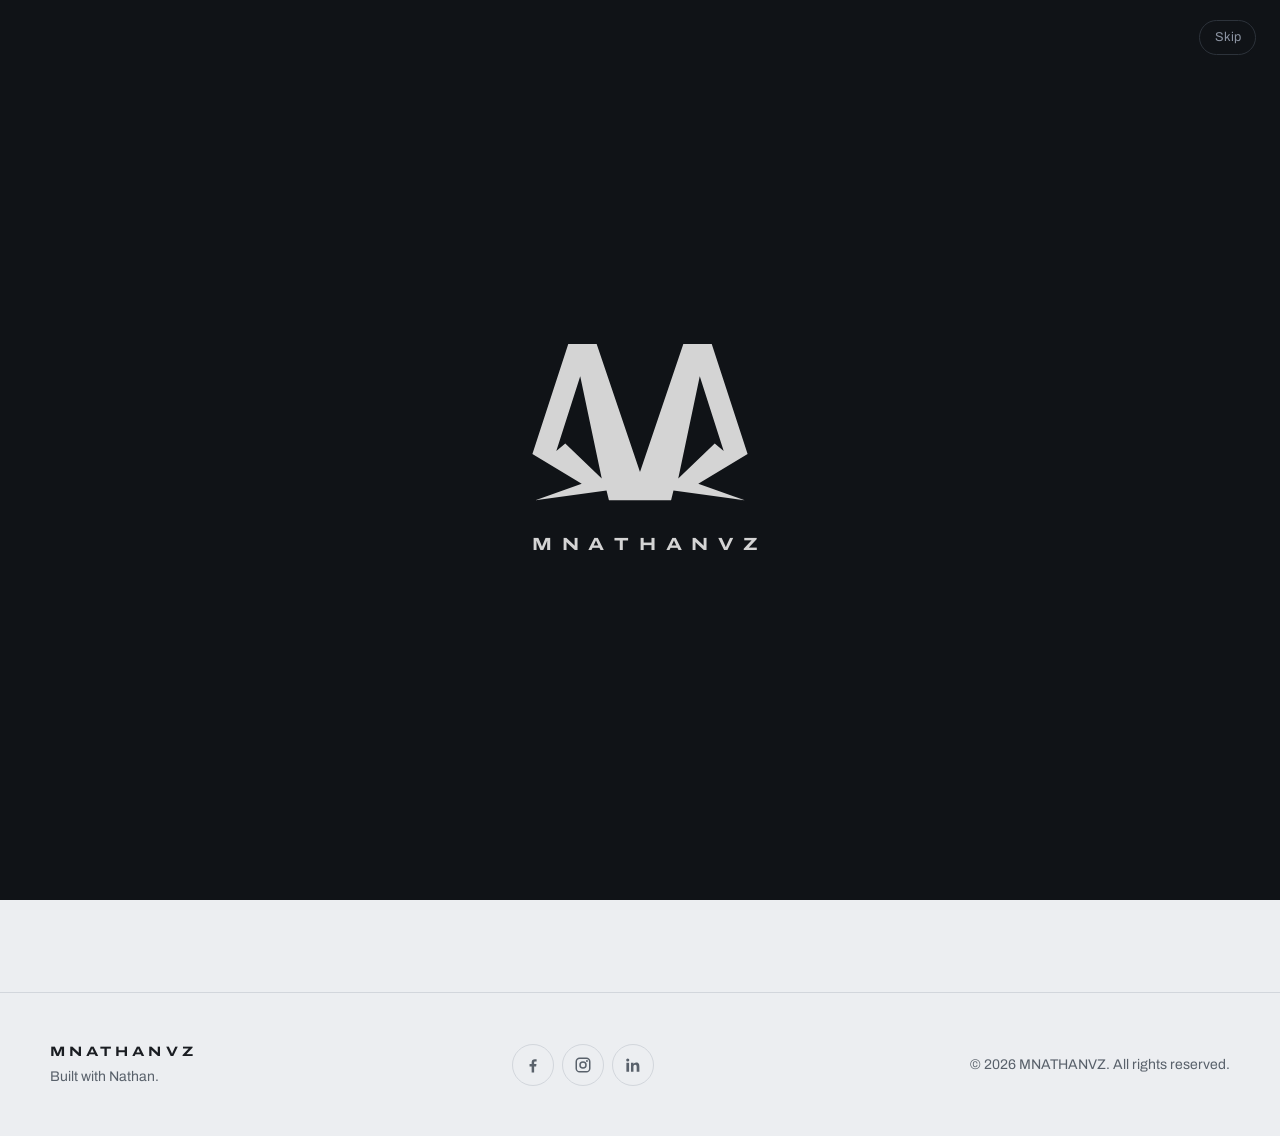
==== commit 12378021: "update" ====
--- a/contact.html
+++ b/contact.html
@@ -14,18 +14,68 @@
 
   <link rel="stylesheet" href="css/style.css">
 
-  <!-- Set the saved theme before the page paints (prevents a white flash) -->
+  <!-- Set the saved theme (and the entrance screen) before the page paints -->
   <script>
     (function () {
       try {
         var saved = localStorage.getItem("theme");
         var dark = window.matchMedia("(prefers-color-scheme: dark)").matches;
         document.documentElement.dataset.theme = saved || (dark ? "dark" : "light");
+
+        // Entrance screen: once per visit (see js/intro.js)
+        var calm = window.matchMedia("(prefers-reduced-motion: reduce)").matches;
+        if (!sessionStorage.getItem("introSeen") && !calm) {
+          document.documentElement.classList.add("is-intro");
+        }
       } catch (e) {}
     })();
   </script>
 </head>
 <body>
+
+  <!-- ========== ENTRANCE SCREEN (js/intro.js) ==========
+       The logo is cut into 3 pieces that fly together, lock into place,
+       get traced and polished, then the logo flies up into the header. -->
+  <div class="intro" aria-hidden="true">
+    <div class="intro-inner">
+      <svg class="intro-mark" viewBox="8 13 184 136">
+        <defs>
+          <clipPath id="cut-left"><rect x="0" y="0" width="70" height="160"/></clipPath>
+          <clipPath id="cut-center"><rect x="70" y="0" width="60" height="160"/></clipPath>
+          <clipPath id="cut-right"><rect x="130" y="0" width="70" height="160"/></clipPath>
+          <clipPath id="logo-shape"><path fill-rule="evenodd" d="M40 15.5H63.75L100 122.5L136.25 15.5H160L190 107.5L148.75 132.5L187.5 146.25L128 138L126 146.25H74L72 138L12.5 146.25L51.25 132.5L10 107.5Z M50 42.5L30 105L37.5 98.75L68 128Z M150 42.5L170 105L162.5 98.75L132 128Z"/></clipPath>
+          <linearGradient id="shine" x1="0" x2="1" y1="0" y2="0">
+            <stop offset="0" stop-color="#fff" stop-opacity="0"/>
+            <stop offset="0.5" stop-color="#fff" stop-opacity="0.85"/>
+            <stop offset="1" stop-color="#fff" stop-opacity="0"/>
+          </linearGradient>
+        </defs>
+
+        <!-- 1. Three pieces -->
+        <g class="piece piece-left" clip-path="url(#cut-left)"><path fill-rule="evenodd" d="M40 15.5H63.75L100 122.5L136.25 15.5H160L190 107.5L148.75 132.5L187.5 146.25L128 138L126 146.25H74L72 138L12.5 146.25L51.25 132.5L10 107.5Z M50 42.5L30 105L37.5 98.75L68 128Z M150 42.5L170 105L162.5 98.75L132 128Z"/></g>
+        <g class="piece piece-center" clip-path="url(#cut-center)"><path fill-rule="evenodd" d="M40 15.5H63.75L100 122.5L136.25 15.5H160L190 107.5L148.75 132.5L187.5 146.25L128 138L126 146.25H74L72 138L12.5 146.25L51.25 132.5L10 107.5Z M50 42.5L30 105L37.5 98.75L68 128Z M150 42.5L170 105L162.5 98.75L132 128Z"/></g>
+        <g class="piece piece-right" clip-path="url(#cut-right)"><path fill-rule="evenodd" d="M40 15.5H63.75L100 122.5L136.25 15.5H160L190 107.5L148.75 132.5L187.5 146.25L128 138L126 146.25H74L72 138L12.5 146.25L51.25 132.5L10 107.5Z M50 42.5L30 105L37.5 98.75L68 128Z M150 42.5L170 105L162.5 98.75L132 128Z"/></g>
+
+        <!-- 2. Solid logo shown once the pieces lock -->
+        <path class="mark-solid" fill-rule="evenodd" d="M40 15.5H63.75L100 122.5L136.25 15.5H160L190 107.5L148.75 132.5L187.5 146.25L128 138L126 146.25H74L72 138L12.5 146.25L51.25 132.5L10 107.5Z M50 42.5L30 105L37.5 98.75L68 128Z M150 42.5L170 105L162.5 98.75L132 128Z"/>
+
+        <!-- 3. Outline trace + shine sweep -->
+        <path class="mark-trace" pathLength="1" fill-rule="evenodd" d="M40 15.5H63.75L100 122.5L136.25 15.5H160L190 107.5L148.75 132.5L187.5 146.25L128 138L126 146.25H74L72 138L12.5 146.25L51.25 132.5L10 107.5Z M50 42.5L30 105L37.5 98.75L68 128Z M150 42.5L170 105L162.5 98.75L132 128Z"/>
+        <g clip-path="url(#logo-shape)">
+          <rect class="mark-shine" x="-60" y="0" width="50" height="160" fill="url(#shine)"/>
+        </g>
+      </svg>
+
+      <!-- Impact ring when the pieces lock -->
+      <span class="intro-ring"></span>
+
+      <!-- Wordmark: each letter drops in -->
+      <p class="intro-word">
+        <span>M</span><span>N</span><span>A</span><span>T</span><span>H</span><span>A</span><span>N</span><span>V</span><span>Z</span>
+      </p>
+    </div>
+    <button class="intro-skip" type="button">Skip</button>
+  </div>
 
   <!-- Scroll progress bar (width set by js/animations.js) -->
   <div class="scroll-progress" aria-hidden="true"></div>
@@ -156,7 +206,9 @@
   </button>
 
   <script src="js/main.js"></script>
+  <script src="js/intro.js"></script>
   <script src="js/animations.js"></script>
+  <script src="js/data/live-site-files.js"></script>
   <script src="js/file-check.js"></script>
   <script src="js/contact.js"></script>
 </body>
--- a/css/style.css
+++ b/css/style.css
@@ -16,6 +16,7 @@
    13. Animations
    14. Programming effects (code rain + code editor)
    15. Extra animations (page transitions, scroll bar, tilt, ripple…)
+   16. Entrance screen (js/intro.js)
    ================================================================= */
 
 
@@ -1712,3 +1713,237 @@
 .about-grid:not(:has(.profile-photo)) {
   grid-template-columns: 1fr;
 }
+
+
+/* ---------- 16. Entrance screen ---------- */
+.intro {
+  display: none;
+}
+
+/* Shown only while <html> has .is-intro (set in the <head> script) */
+.is-intro {
+  overflow: hidden;
+}
+
+.is-intro .intro,
+.intro.is-leaving {
+  position: fixed;
+  inset: 0;
+  z-index: 100;
+  display: grid;
+  place-items: center;
+  background: #101317;
+  color: #d4d4d4;
+}
+
+/* Page animations wait underneath until the intro is done */
+.is-intro main,
+.is-intro main * {
+  animation-play-state: paused !important;
+}
+
+.intro-inner {
+  position: relative;
+  display: grid;
+  justify-items: center;
+  gap: 1.75rem;
+}
+
+/* --- The logo --- */
+.intro-mark {
+  width: clamp(140px, 22vw, 220px);
+  height: auto;
+  overflow: visible;
+  fill: #d4d4d4;
+  transition: transform 0.85s cubic-bezier(0.7, 0, 0.2, 1), fill 0.85s ease;
+}
+
+/* 1. Pieces fly in from different directions and snap together */
+.piece {
+  transform-box: fill-box;
+  transform-origin: center;
+  opacity: 0;
+  animation: 0.8s cubic-bezier(0.34, 1.4, 0.64, 1) forwards;
+}
+
+.piece-left {
+  animation-name: piece-left;
+  animation-delay: 0.15s;
+}
+
+.piece-right {
+  animation-name: piece-right;
+  animation-delay: 0.15s;
+}
+
+.piece-center {
+  animation-name: piece-center;
+  animation-delay: 0.3s;
+}
+
+@keyframes piece-left {
+  from { opacity: 0; transform: translate(-160px, 50px) rotate(-35deg) scale(0.6); }
+  to { opacity: 1; transform: none; }
+}
+
+@keyframes piece-right {
+  from { opacity: 0; transform: translate(160px, 50px) rotate(35deg) scale(0.6); }
+  to { opacity: 1; transform: none; }
+}
+
+@keyframes piece-center {
+  from { opacity: 0; transform: translateY(-140px) scale(0.4); }
+  to { opacity: 1; transform: none; }
+}
+
+/* 2. Once locked: one solid logo (no seams) + a quick "thump" */
+.mark-solid {
+  opacity: 0;
+}
+
+.is-assembled .piece {
+  display: none;
+}
+
+.is-assembled .mark-solid {
+  opacity: 1;
+}
+
+.is-assembled .intro-mark {
+  animation: thump 0.45s ease-out;
+}
+
+@keyframes thump {
+  40% { transform: scale(1.08); }
+}
+
+/* Impact ring */
+.intro-ring {
+  position: absolute;
+  top: calc(clamp(140px, 22vw, 220px) * 0.37);
+  left: 50%;
+  width: clamp(140px, 22vw, 220px);
+  aspect-ratio: 1;
+  border: 2px solid #8e9cff;
+  border-radius: 50%;
+  opacity: 0;
+  transform: translate(-50%, -50%) scale(0.3);
+  pointer-events: none;
+}
+
+.is-assembled .intro-ring {
+  animation: ring 0.9s ease-out forwards;
+}
+
+@keyframes ring {
+  0% { opacity: 0.9; transform: translate(-50%, -50%) scale(0.5); }
+  100% { opacity: 0; transform: translate(-50%, -50%) scale(2.2); }
+}
+
+/* 3. Outline trace in the accent color, then the shine sweep */
+.mark-trace {
+  fill: none;
+  stroke: #8e9cff;
+  stroke-width: 1.4;
+  stroke-linejoin: round;
+  stroke-dasharray: 1;
+  stroke-dashoffset: 1;
+  opacity: 0;
+}
+
+.is-assembled .mark-trace {
+  animation: trace 1.1s var(--ease) 0.1s forwards;
+}
+
+@keyframes trace {
+  0% { opacity: 1; stroke-dashoffset: 1; }
+  70% { opacity: 1; stroke-dashoffset: 0; }
+  100% { opacity: 0; stroke-dashoffset: 0; }
+}
+
+.mark-shine {
+  transform: skewX(-20deg);
+}
+
+.is-assembled .mark-shine {
+  animation: shine 0.9s ease-in-out 0.7s forwards;
+}
+
+@keyframes shine {
+  to { transform: skewX(-20deg) translateX(290px); }
+}
+
+/* 4. Wordmark letters drop in one by one */
+.intro-word {
+  display: flex;
+  gap: 0.55em;
+  margin-right: -0.55em; /* keeps it centered under the logo */
+  font-stretch: 125%;
+  font-weight: 700;
+  font-size: clamp(0.85rem, 1.6vw, 1.1rem);
+  color: #d4d4d4;
+}
+
+.intro-word span {
+  opacity: 0;
+  transform: translateY(-18px);
+}
+
+.is-assembled .intro-word span {
+  animation: letter-drop 0.5s var(--ease-out) forwards;
+}
+
+.intro-word span:nth-child(1) { animation-delay: 0.35s; }
+.intro-word span:nth-child(2) { animation-delay: 0.4s; }
+.intro-word span:nth-child(3) { animation-delay: 0.45s; }
+.intro-word span:nth-child(4) { animation-delay: 0.5s; }
+.intro-word span:nth-child(5) { animation-delay: 0.55s; }
+.intro-word span:nth-child(6) { animation-delay: 0.6s; }
+.intro-word span:nth-child(7) { animation-delay: 0.65s; }
+.intro-word span:nth-child(8) { animation-delay: 0.7s; }
+.intro-word span:nth-child(9) { animation-delay: 0.75s; }
+
+@keyframes letter-drop {
+  to { opacity: 1; transform: none; }
+}
+
+/* Skip button */
+.intro-skip {
+  position: absolute;
+  top: calc(1.25rem + env(safe-area-inset-top, 0px));
+  right: 1.5rem;
+  padding: 0.4rem 0.9rem;
+  border: 1px solid #2d333b;
+  border-radius: 999px;
+  background: transparent;
+  color: #8b93a1;
+  font: inherit;
+  font-size: 0.8rem;
+  cursor: pointer;
+  transition: color 0.2s, border-color 0.2s;
+}
+
+.intro-skip:hover {
+  color: #fff;
+  border-color: #8b93a1;
+}
+
+/* Leaving: background fades, letters fall away, the logo flies to the header */
+.intro.is-leaving {
+  background-color: transparent;
+  pointer-events: none;
+  transition: background-color 0.7s ease 0.1s;
+}
+
+.intro.is-leaving .intro-mark {
+  fill: var(--logo);
+  animation: none;
+}
+
+.intro.is-leaving .intro-word,
+.intro.is-leaving .intro-skip,
+.intro.is-leaving .intro-ring {
+  opacity: 0;
+  transform: translateY(16px);
+  transition: opacity 0.3s ease, transform 0.3s ease;
+}
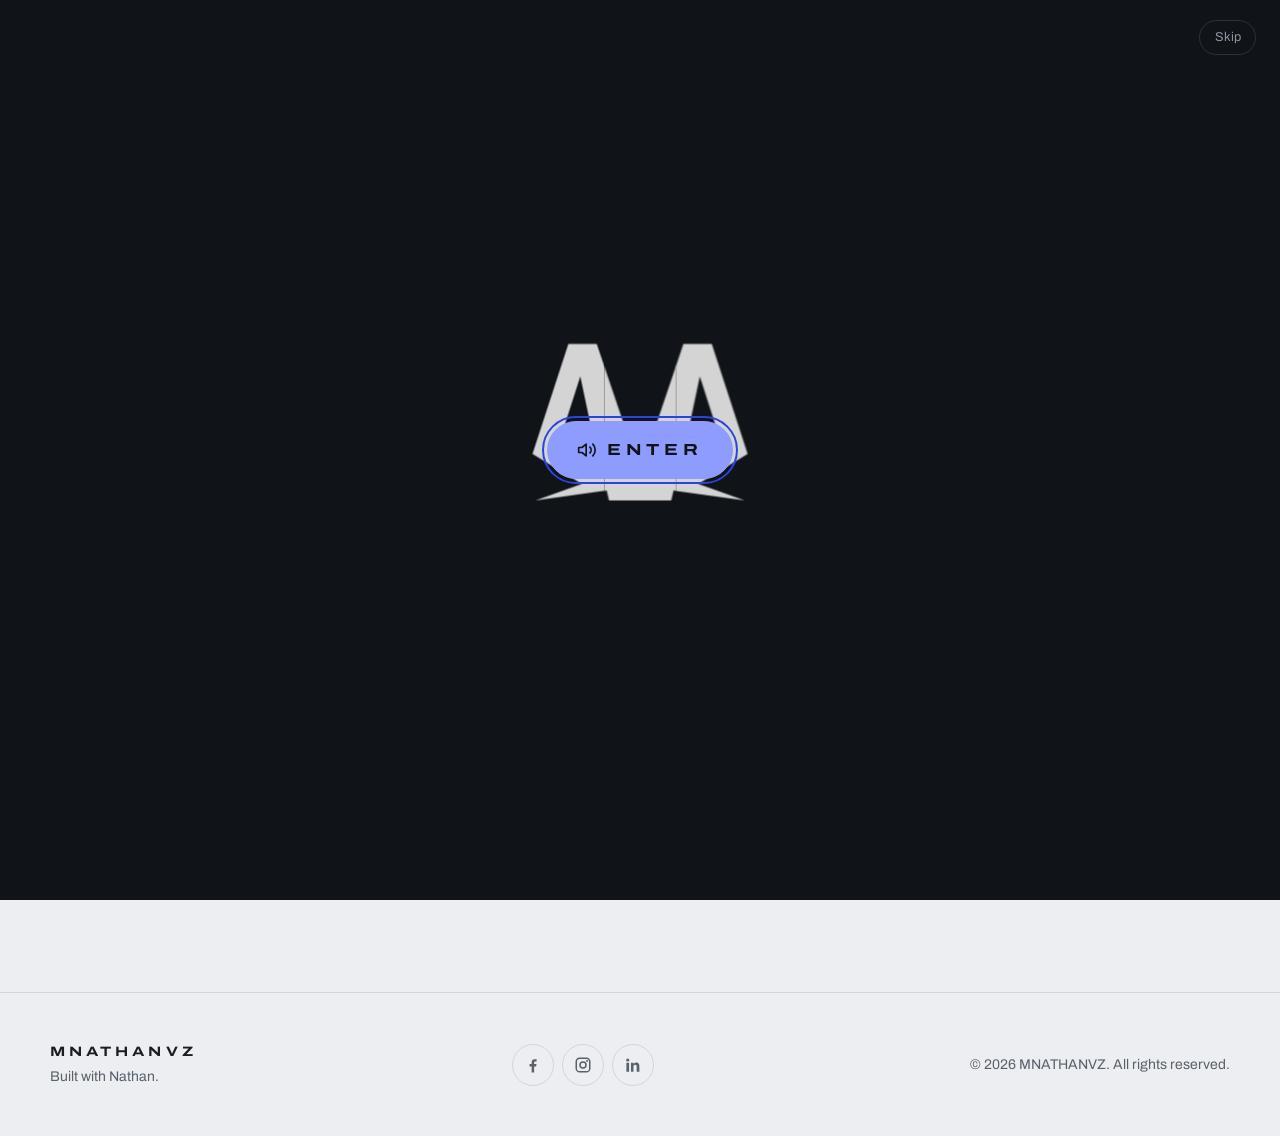
==== commit 09ea94f6: "updated" ====
--- a/contact.html
+++ b/contact.html
@@ -33,7 +33,7 @@
 </head>
 <body>
 
-  <!-- ========== ENTRANCE SCREEN (js/intro.js) ==========
+  <!-- ========== ENTRANCE SCREEN (js/intro.js + js/intro-sound.js) ==========
        The logo is cut into 3 pieces that fly together, lock into place,
        get traced and polished, then the logo flies up into the header. -->
   <div class="intro" aria-hidden="true">
@@ -74,6 +74,14 @@
         <span>M</span><span>N</span><span>A</span><span>T</span><span>H</span><span>A</span><span>N</span><span>V</span><span>Z</span>
       </p>
     </div>
+    <!-- Shown when the browser needs a click before it allows sound -->
+    <div class="intro-gate">
+      <button class="intro-enter" type="button">
+        <svg viewBox="0 0 24 24" aria-hidden="true"><path d="M11 5 6 9H2v6h4l5 4zM15.5 8.5a5 5 0 0 1 0 7M19 5a10 10 0 0 1 0 14"/></svg>
+        Enter
+      </button>
+    </div>
+
     <button class="intro-skip" type="button">Skip</button>
   </div>
 
@@ -83,16 +91,16 @@
   <!-- ========== HEADER ========== -->
   <header class="site-header">
     <div class="container">
-      <a class="brand" href="index.html" aria-label="MNATHANVZ home">
+      <a class="brand" href="./" aria-label="MNATHANVZ home">
         <svg viewBox="8 13 184 136" aria-hidden="true"><path fill-rule="evenodd" d="M40 15.5H63.75L100 122.5L136.25 15.5H160L190 107.5L148.75 132.5L187.5 146.25L128 138L126 146.25H74L72 138L12.5 146.25L51.25 132.5L10 107.5Z M50 42.5L30 105L37.5 98.75L68 128Z M150 42.5L170 105L162.5 98.75L132 128Z"/></svg>
         <span class="brand-name">MNATHANVZ</span>
       </a>
 
       <nav class="nav" aria-label="Main">
         <ul>
-          <li><a href="index.html">Home</a></li>
-          <li><a href="portfolio.html">Portfolio</a></li>
-          <li><a href="contact.html" aria-current="page">Contact</a></li>
+          <li><a href="./">Home</a></li>
+          <li><a href="portfolio">Portfolio</a></li>
+          <li><a href="contact" aria-current="page">Contact</a></li>
         </ul>
 
         <button class="theme-toggle" type="button" aria-label="Switch to dark mode">
@@ -206,6 +214,7 @@
   </button>
 
   <script src="js/main.js"></script>
+  <script src="js/intro-sound.js"></script>
   <script src="js/intro.js"></script>
   <script src="js/animations.js"></script>
   <script src="js/data/live-site-files.js"></script>
--- a/css/style.css
+++ b/css/style.css
@@ -17,6 +17,8 @@
    14. Programming effects (code rain + code editor)
    15. Extra animations (page transitions, scroll bar, tilt, ripple…)
    16. Entrance screen (js/intro.js)
+   17. Resume viewer (js/resume-viewer.js)
+   18. YouTube projects + note
    ================================================================= */
 
 
@@ -1907,6 +1909,68 @@
   to { opacity: 1; transform: none; }
 }
 
+/* Waiting for "Enter": everything is paused, the gate is shown */
+.intro.is-waiting .intro-inner,
+.intro.is-waiting .intro-inner * {
+  animation-play-state: paused !important;
+}
+
+.intro-gate {
+  display: none;
+}
+
+.intro.is-waiting .intro-gate {
+  position: absolute;
+  inset: 0;
+  display: grid;
+  place-content: center;
+  justify-items: center;
+  gap: 0.9rem;
+  animation: fade-in 0.6s ease both;
+}
+
+.intro-enter {
+  display: inline-flex;
+  align-items: center;
+  gap: 0.6rem;
+  padding: 0.95rem 1.8rem;
+  border: 1px solid #3a414b;
+  border-radius: 999px;
+  background: transparent;
+  color: #e7eaee;
+  font: inherit;
+  font-weight: 700;
+  font-stretch: 125%;
+  letter-spacing: 0.3em;
+  text-transform: uppercase;
+  cursor: pointer;
+  transition: border-color 0.3s, background-color 0.3s, color 0.3s;
+  animation: gate-pulse 2.2s ease-in-out infinite;
+}
+
+.intro-enter svg {
+  width: 20px;
+  height: 20px;
+  fill: none;
+  stroke: currentColor;
+  stroke-width: 2;
+  stroke-linecap: round;
+  stroke-linejoin: round;
+}
+
+.intro-enter:hover,
+.intro-enter:focus-visible {
+  border-color: #8e9cff;
+  background: #8e9cff;
+  color: #101317;
+  animation: none;
+}
+
+@keyframes gate-pulse {
+  0%, 100% { box-shadow: 0 0 0 0 rgba(142, 156, 255, 0.35); }
+  50% { box-shadow: 0 0 0 12px rgba(142, 156, 255, 0); }
+}
+
 /* Skip button */
 .intro-skip {
   position: absolute;
@@ -1947,3 +2011,203 @@
   transform: translateY(16px);
   transition: opacity 0.3s ease, transform 0.3s ease;
 }
+
+
+/* ---------- 17. Resume viewer ---------- */
+.resume-viewer {
+  width: min(100% - 2rem, 860px);
+  height: min(100% - 2rem, 92vh);
+  max-height: none;
+  padding: 0;
+  border: 0;
+  border-radius: var(--radius);
+  background: var(--surface);
+  color: var(--ink);
+  box-shadow: 0 40px 80px -30px rgba(0, 0, 0, 0.6);
+  overflow: hidden;
+}
+
+.resume-viewer[open] {
+  display: flex;
+  flex-direction: column;
+  animation: lightbox-in 0.45s var(--ease-out);
+}
+
+.resume-viewer::backdrop {
+  background: rgba(10, 12, 15, 0.75);
+  backdrop-filter: blur(4px);
+}
+
+.resume-viewer[open]::backdrop {
+  animation: fade-in 0.3s ease;
+}
+
+.resume-viewer-bar {
+  display: flex;
+  align-items: center;
+  justify-content: space-between;
+  padding: 0.75rem 0.75rem 0.75rem 1.25rem;
+  border-bottom: 1px solid var(--line);
+}
+
+.resume-viewer-bar h2 {
+  font-size: 1.05rem;
+  font-stretch: 110%;
+}
+
+.resume-viewer-close {
+  display: grid;
+  place-items: center;
+  width: 40px;
+  height: 40px;
+  border: 0;
+  border-radius: 50%;
+  background: transparent;
+  color: var(--ink);
+  cursor: pointer;
+  transition: transform 0.3s var(--ease-out), background-color 0.2s;
+}
+
+.resume-viewer-close:hover {
+  background: var(--bg);
+  transform: rotate(90deg);
+}
+
+.resume-viewer-close svg {
+  width: 18px;
+  height: 18px;
+  stroke: currentColor;
+  stroke-width: 2.2;
+  stroke-linecap: round;
+}
+
+.resume-viewer-pages {
+  flex: 1;
+  display: grid;
+  justify-items: center;
+  align-content: start;
+  gap: 1rem;
+  padding: 1rem;
+  overflow-y: auto;
+  background: var(--bg);
+  -webkit-user-select: none;
+  user-select: none;
+}
+
+.resume-page {
+  max-width: 100%;
+  height: auto;
+  border-radius: 4px;
+  box-shadow: var(--shadow);
+  background: #fff;
+  animation: item-in 0.5s var(--ease-out) both;
+  animation-delay: calc(var(--i, 0) * 120ms);
+}
+
+.resume-viewer-status {
+  padding: 3rem 0;
+  color: var(--muted);
+}
+
+
+/* ---------- 18. YouTube projects + note ---------- */
+.youtube-note {
+  display: flex;
+  gap: 1rem;
+  align-items: flex-start;
+  margin: calc(var(--space-l) * -0.5) 0 var(--space-l);
+  padding: 1rem 1.25rem;
+  border: 1px solid var(--line);
+  border-left: 4px solid #ff0033;
+  border-radius: var(--radius-s);
+  background: var(--surface);
+  animation: rise 0.5s var(--ease-out) both;
+}
+
+.youtube-note[hidden] {
+  display: none;
+}
+
+.youtube-note-icon svg {
+  width: 28px;
+  height: 28px;
+  fill: #ff0033;
+}
+
+.youtube-note p {
+  color: var(--muted);
+}
+
+.youtube-note a {
+  color: var(--ink);
+  font-weight: 600;
+  text-decoration-color: var(--accent);
+  text-underline-offset: 3px;
+}
+
+.youtube-note a:hover {
+  color: var(--accent);
+}
+
+.youtube-note ul {
+  display: flex;
+  flex-wrap: wrap;
+  gap: 0.4rem 1.25rem;
+  margin: 0.5rem 0 0;
+  padding: 0;
+  list-style: none;
+}
+
+.youtube-note li::before {
+  content: "▶";
+  margin-right: 0.4rem;
+  font-size: 0.65rem;
+  color: #ff0033;
+}
+
+/* Card for a playlist without a thumbnail */
+.yt-tile {
+  position: absolute;
+  inset: 0;
+  display: grid;
+  place-content: center;
+  justify-items: center;
+  gap: 0.9rem;
+  padding: 1.25rem;
+  background: linear-gradient(160deg, #1d2127, #101317);
+  color: #fff;
+  text-align: center;
+  font-weight: 700;
+  font-stretch: 110%;
+  font-size: 1.15rem;
+  line-height: 1.25;
+}
+
+.yt-tile svg {
+  width: 56px;
+  height: 56px;
+  fill: #ff0033;
+  transition: transform 0.4s var(--ease-out);
+}
+
+.work-card:hover .yt-tile svg {
+  transform: scale(1.12);
+}
+
+/* 16:9 YouTube player in the pop-up */
+.yt-frame {
+  width: min(100%, 72vh * 16 / 9);
+  aspect-ratio: 16 / 9;
+}
+
+.yt-frame iframe {
+  display: block;
+  width: 100%;
+  height: 100%;
+  border: 0;
+}
+
+/* Only one project in the list: no previous/next arrows */
+.lightbox-nav[hidden] {
+  display: none;
+}
